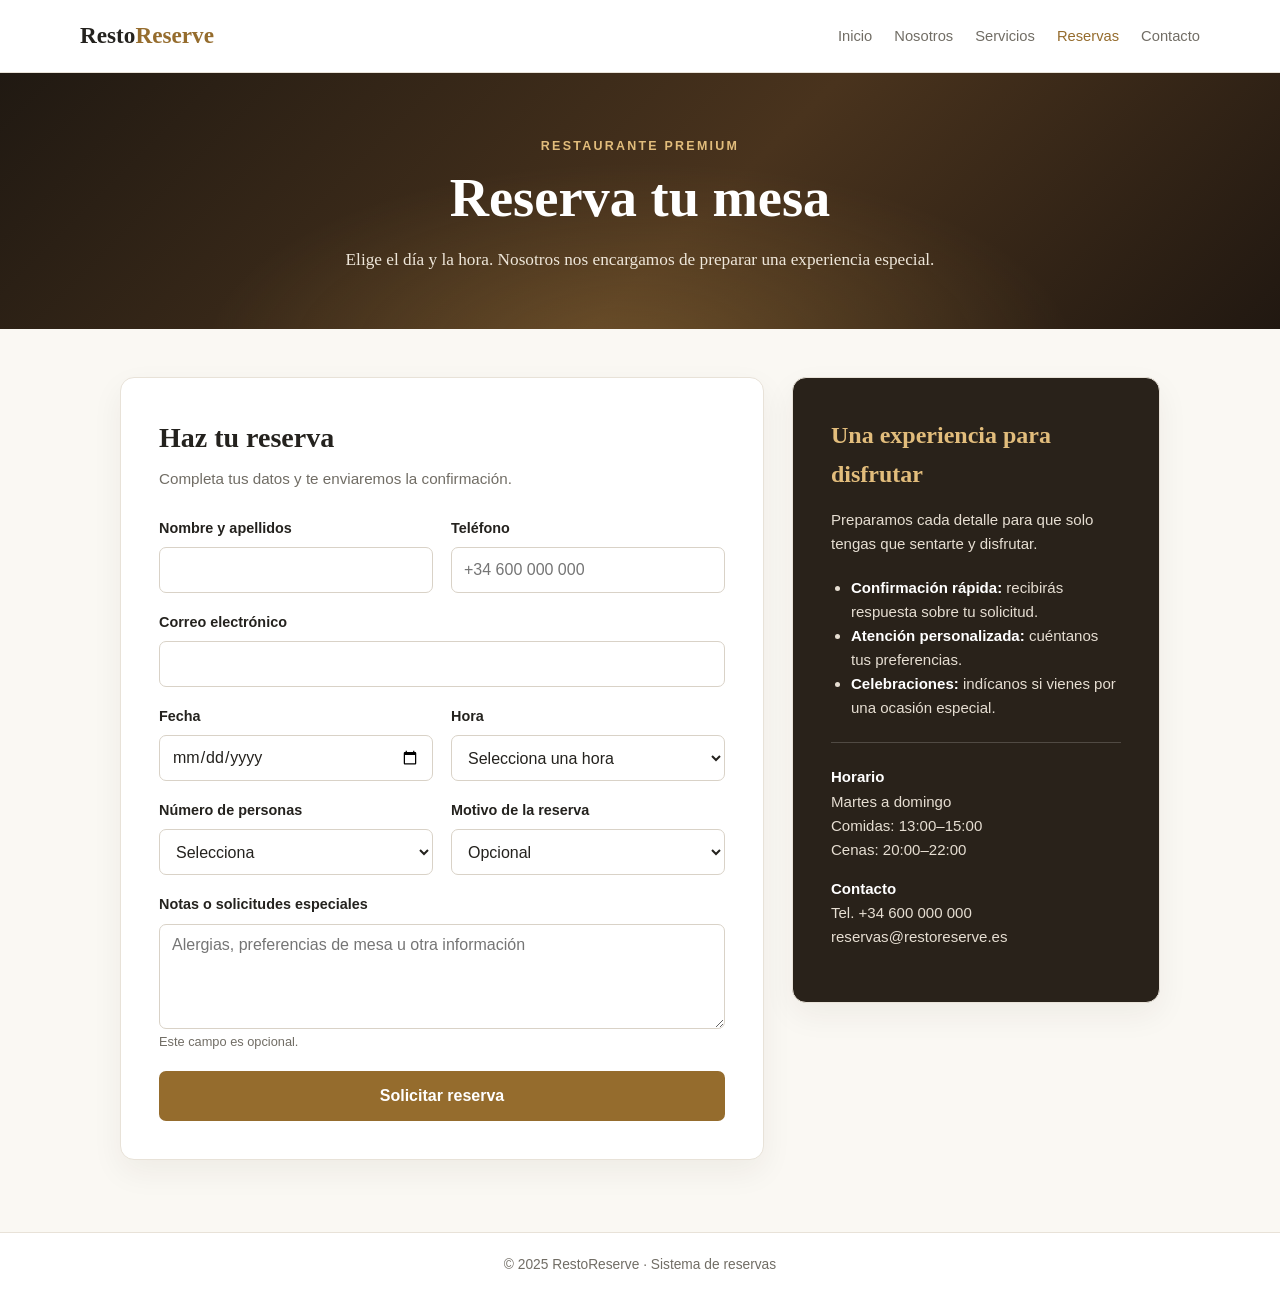
==== formulario.html @ b16b7c46 "Update formulario.html" ====
<!DOCTYPE html>
<html lang="es">
<head>
  <meta charset="UTF-8">
  <meta name="viewport" content="width=device-width, initial-scale=1.0">
  <title>Reservas | RestoReserve</title>
  <style>
    :root {
      --ink: #24221e;
      --muted: #716d65;
      --gold: #bf9147;
      --gold-dark: #956c2d;
      --cream: #faf8f3;
      --line: #e8e2d8;
      --white: #fff;
    }

    * { box-sizing: border-box; }

    body {
      margin: 0;
      color: var(--ink);
      background: var(--cream);
      font-family: Georgia, "Times New Roman", serif;
      line-height: 1.6;
    }

    a { color: inherit; }

    .site-header {
      background: var(--white);
      border-bottom: 1px solid var(--line);
    }

    .nav {
      width: min(1120px, calc(100% - 40px));
      min-height: 72px;
      margin: auto;
      display: flex;
      align-items: center;
      justify-content: space-between;
      gap: 24px;
    }

    .brand {
      color: var(--ink);
      font-size: 1.45rem;
      font-weight: bold;
      text-decoration: none;
      white-space: nowrap;
    }

    .brand span { color: var(--gold-dark); }

    .nav-links {
      display: flex;
      flex-wrap: wrap;
      gap: 22px;
      padding: 0;
      margin: 0;
      list-style: none;
    }

    .nav-links a {
      color: var(--muted);
      font-family: Arial, sans-serif;
      font-size: .92rem;
      text-decoration: none;
    }

    .nav-links a:hover,
    .nav-links a[aria-current="page"] {
      color: var(--gold-dark);
    }

    .hero {
      padding: 64px 20px 56px;
      color: var(--white);
      text-align: center;
      background:
        radial-gradient(ellipse at 50% 110%, rgba(191, 145, 71, .3), transparent 48%),
        linear-gradient(135deg, #201912, #49331d 55%, #211811);
    }

    .eyebrow {
      margin: 0 0 10px;
      color: #e2bd7c;
      font-family: Arial, sans-serif;
      font-size: .78rem;
      font-weight: bold;
      letter-spacing: .18em;
      text-transform: uppercase;
    }

    .hero h1 {
      margin: 0;
      font-size: clamp(2rem, 5vw, 3.4rem);
      line-height: 1.15;
    }

    .hero p:last-child {
      max-width: 650px;
      margin: 16px auto 0;
      color: #eee6d9;
      font-size: 1.08rem;
    }

    main {
      width: min(1040px, calc(100% - 40px));
      margin: 48px auto 72px;
    }

    .booking-layout {
      display: grid;
      grid-template-columns: minmax(0, 1.4fr) minmax(260px, .8fr);
      gap: 28px;
      align-items: start;
    }

    .card {
      padding: clamp(22px, 4vw, 38px);
      background: var(--white);
      border: 1px solid var(--line);
      border-radius: 14px;
      box-shadow: 0 12px 32px rgba(47, 37, 23, .06);
    }

    .card h2 {
      margin: 0 0 6px;
      font-size: 1.75rem;
    }

    .intro {
      margin: 0 0 26px;
      color: var(--muted);
      font-family: Arial, sans-serif;
      font-size: .95rem;
    }

    .form-grid {
      display: grid;
      grid-template-columns: repeat(2, minmax(0, 1fr));
      gap: 18px;
    }

    .field {
      display: flex;
      flex-direction: column;
      gap: 7px;
    }

    .field.full { grid-column: 1 / -1; }

    label {
      font-family: Arial, sans-serif;
      font-size: .9rem;
      font-weight: 700;
    }

    input, select, textarea {
      width: 100%;
      min-height: 46px;
      padding: 11px 12px;
      color: var(--ink);
      background: #fff;
      border: 1px solid #d9d2c7;
      border-radius: 7px;
      font: 1rem Arial, sans-serif;
    }

    textarea {
      min-height: 105px;
      resize: vertical;
    }

    input:focus, select:focus, textarea:focus {
      outline: 3px solid rgba(191, 145, 71, .2);
      border-color: var(--gold);
    }

    .hint {
      margin: -2px 0 0;
      color: var(--muted);
      font: .8rem Arial, sans-serif;
    }

    .submit-button {
      width: 100%;
      min-height: 50px;
      margin-top: 22px;
      padding: 12px 20px;
      color: #fff;
      background: var(--gold-dark);
      border: 0;
      border-radius: 7px;
      cursor: pointer;
      font: 700 1rem Arial, sans-serif;
      transition: background .2s, transform .2s;
    }

    .submit-button:hover {
      background: #795421;
      transform: translateY(-1px);
    }

    .notice {
      display: none;
      margin-top: 18px;
      padding: 13px 15px;
      color: #245536;
      background: #edf7ef;
      border: 1px solid #c9e6cf;
      border-radius: 7px;
      font-family: Arial, sans-serif;
    }

    .notice.visible { display: block; }

    .details {
      color: #f9f5ed;
      background: #29221a;
    }

    .details h2 {
      color: #e2bd7c;
      font-size: 1.5rem;
    }

    .details p, .details li {
      color: #e6ded2;
      font-family: Arial, sans-serif;
      font-size: .94rem;
    }

    .details ul {
      padding-left: 20px;
      margin: 20px 0;
    }

    .details strong { color: #fff; }

    .details .rule {
      height: 1px;
      margin: 22px 0;
      background: rgba(255, 255, 255, .18);
    }

    footer {
      padding: 24px 20px;
      color: var(--muted);
      background: #fff;
      border-top: 1px solid var(--line);
      text-align: center;
      font: .86rem Arial, sans-serif;
    }

    @media (max-width: 760px) {
      .nav {
        padding: 16px 0;
        align-items: flex-start;
        flex-direction: column;
      }

      .nav-links { gap: 14px; }
      .booking-layout { grid-template-columns: 1fr; }
      main { margin-top: 30px; }
    }

    @media (max-width: 520px) {
      .form-grid { grid-template-columns: 1fr; }
      .field.full { grid-column: auto; }
      .hero { padding: 48px 20px; }
      .nav-links { gap: 10px 16px; }
    }
  </style>
</head>
<body>
  <header class="site-header">
    <nav class="nav" aria-label="Navegación principal">
      <a class="brand" href="#inicio">Resto<span>Reserve</span></a>
      <ul class="nav-links">
        <li><a href="#inicio">Inicio</a></li>
        <li><a href="#nosotros">Nosotros</a></li>
        <li><a href="#servicios">Servicios</a></li>
        <li><a href="#reservas" aria-current="page">Reservas</a></li>
        <li><a href="#contacto">Contacto</a></li>
      </ul>
    </nav>
  </header>

  <section class="hero" id="inicio">
    <p class="eyebrow">Restaurante premium</p>
    <h1>Reserva tu mesa</h1>
    <p>Elige el día y la hora. Nosotros nos encargamos de preparar una experiencia especial.</p>
  </section>

  <main id="reservas">
    <div class="booking-layout">
      <section class="card" aria-labelledby="form-title">
        <h2 id="form-title">Haz tu reserva</h2>
        <p class="intro">Completa tus datos y te enviaremos la confirmación.</p>

        <form id="reservation-form">
          <div class="form-grid">
            <div class="field">
              <label for="name">Nombre y apellidos</label>
              <input id="name" name="name" type="text" autocomplete="name" required>
            </div>

            <div class="field">
              <label for="phone">Teléfono</label>
              <input id="phone" name="phone" type="tel" autocomplete="tel"
                     placeholder="+34 600 000 000" required>
            </div>

            <div class="field full">
              <label for="email">Correo electrónico</label>
              <input id="email" name="email" type="email" autocomplete="email" required>
            </div>

            <div class="field">
              <label for="date">Fecha</label>
              <input id="date" name="date" type="date" required>
            </div>

            <div class="field">
              <label for="time">Hora</label>
              <select id="time" name="time" required>
                <option value="">Selecciona una hora</option>
                <option>13:00</option>
                <option>13:30</option>
                <option>14:00</option>
                <option>14:30</option>
                <option>20:00</option>
                <option>20:30</option>
                <option>21:00</option>
                <option>21:30</option>
              </select>
            </div>

            <div class="field">
              <label for="guests">Número de personas</label>
              <select id="guests" name="guests" required>
                <option value="">Selecciona</option>
                <option>1 persona</option>
                <option>2 personas</option>
                <option>3 personas</option>
                <option>4 personas</option>
                <option>5 personas</option>
                <option>6 personas</option>
                <option>Más de 6 personas</option>
              </select>
            </div>

            <div class="field">
              <label for="occasion">Motivo de la reserva</label>
              <select id="occasion" name="occasion">
                <option value="">Opcional</option>
                <option>Comida o cena</option>
                <option>Cumpleaños</option>
                <option>Aniversario</option>
                <option>Celebración especial</option>
              </select>
            </div>

            <div class="field full">
              <label for="notes">Notas o solicitudes especiales</label>
              <textarea id="notes" name="notes"
                        placeholder="Alergias, preferencias de mesa u otra información"></textarea>
              <p class="hint">Este campo es opcional.</p>
            </div>
          </div>

          <button class="submit-button" type="submit">Solicitar reserva</button>
          <div class="notice" id="form-notice" role="status" aria-live="polite"></div>
        </form>
      </section>

      <aside class="card details" id="nosotros">
        <h2>Una experiencia para disfrutar</h2>
        <p>Preparamos cada detalle para que solo tengas que sentarte y disfrutar.</p>
        <ul>
          <li><strong>Confirmación rápida:</strong> recibirás respuesta sobre tu solicitud.</li>
          <li><strong>Atención personalizada:</strong> cuéntanos tus preferencias.</li>
          <li><strong>Celebraciones:</strong> indícanos si vienes por una ocasión especial.</li>
        </ul>
        <div class="rule"></div>
        <p><strong>Horario</strong><br>
          Martes a domingo<br>
          Comidas: 13:00–15:00<br>
          Cenas: 20:00–22:00
        </p>
        <p id="contacto"><strong>Contacto</strong><br>
          Tel. +34 600 000 000<br>
          reservas@restoreserve.es
        </p>
      </aside>
    </div>
  </main>

  <footer id="servicios">
    © 2025 RestoReserve · Sistema de reservas
  </footer>

  <script>
    const dateInput = document.getElementById("date");
    const today = new Date();
    const localToday = new Date(today.getTime() - today.getTimezoneOffset() * 60000)
      .toISOString()
      .split("T")[0];

    dateInput.min = localToday;

    document.getElementById("reservation-form").addEventListener("submit", function (event) {
      event.preventDefault();

      if (!this.reportValidity()) return;

      const formData = new FormData(this);
      const notice = document.getElementById("form-notice");
      const name = formData.get("name");
      const date = formData.get("date");
      const time = formData.get("time");

      notice.textContent =
        `Gracias, ${name}. Tu solicitud para el ${date} a las ${time} ha sido registrada.`;
      notice.classList.add("visible");
      this.reset();
      dateInput.min = localToday;
    });
  </script>
</body>
</html>
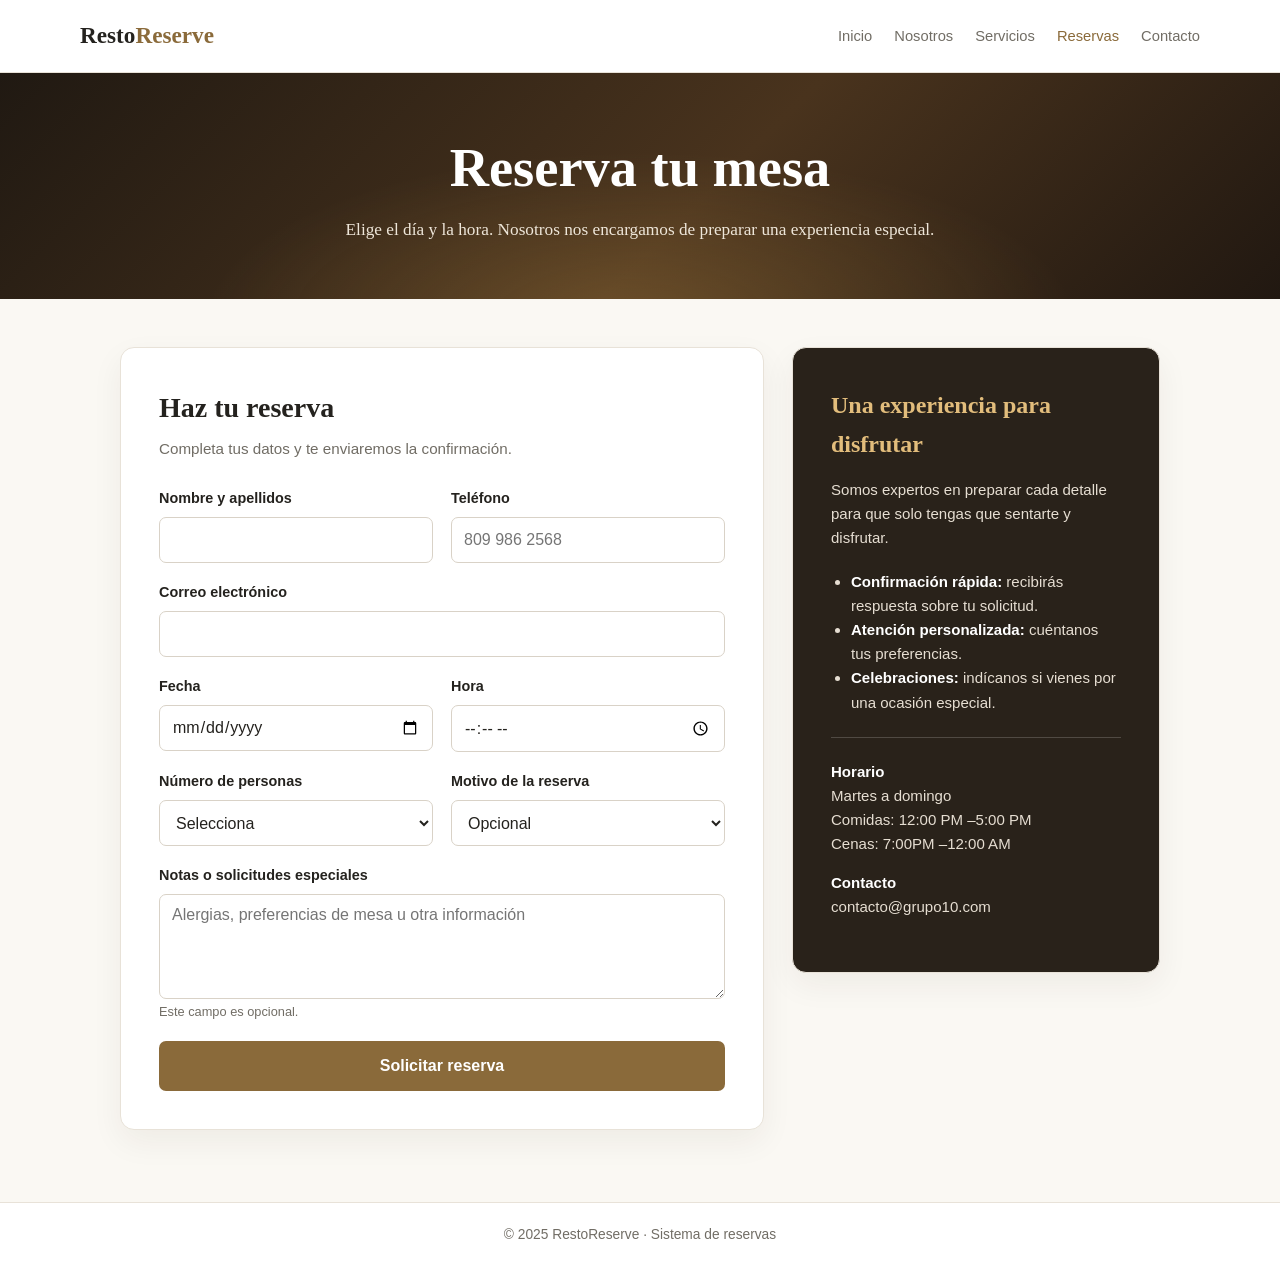
==== commit f8609532: "Update formulario.html" ====
--- a/formulario.html
+++ b/formulario.html
@@ -9,7 +9,7 @@
       --ink: #24221e;
       --muted: #716d65;
       --gold: #bf9147;
-      --gold-dark: #956c2d;
+      --gold-dark: #8a6a3a;
       --cream: #faf8f3;
       --line: #e8e2d8;
       --white: #fff;
@@ -199,7 +199,7 @@
     }
 
     .submit-button:hover {
-      background: #795421;
+      background: #fab24c;
       transform: translateY(-1px);
     }
 
@@ -289,7 +289,6 @@
   </header>
 
   <section class="hero" id="inicio">
-    <p class="eyebrow">Restaurante premium</p>
     <h1>Reserva tu mesa</h1>
     <p>Elige el día y la hora. Nosotros nos encargamos de preparar una experiencia especial.</p>
   </section>
@@ -310,7 +309,7 @@
             <div class="field">
               <label for="phone">Teléfono</label>
               <input id="phone" name="phone" type="tel" autocomplete="tel"
-                     placeholder="+34 600 000 000" required>
+                     placeholder="809 986 2568" required>
             </div>
 
             <div class="field full">
@@ -323,20 +322,14 @@
               <input id="date" name="date" type="date" required>
             </div>
 
-            <div class="field">
-              <label for="time">Hora</label>
-              <select id="time" name="time" required>
-                <option value="">Selecciona una hora</option>
-                <option>13:00</option>
-                <option>13:30</option>
-                <option>14:00</option>
-                <option>14:30</option>
-                <option>20:00</option>
-                <option>20:30</option>
-                <option>21:00</option>
-                <option>21:30</option>
-              </select>
-            </div>
+      <div class="field">
+  <label for="time">Hora</label>
+  <div class="time-input">
+    <input type="time" id="time" name="time" required>
+
+    </select>
+  </div>
+</div>
 
             <div class="field">
               <label for="guests">Número de personas</label>
@@ -378,7 +371,7 @@
 
       <aside class="card details" id="nosotros">
         <h2>Una experiencia para disfrutar</h2>
-        <p>Preparamos cada detalle para que solo tengas que sentarte y disfrutar.</p>
+        <p>Somos expertos en preparar cada detalle para que solo tengas que sentarte y disfrutar.</p>
         <ul>
           <li><strong>Confirmación rápida:</strong> recibirás respuesta sobre tu solicitud.</li>
           <li><strong>Atención personalizada:</strong> cuéntanos tus preferencias.</li>
@@ -387,12 +380,11 @@
         <div class="rule"></div>
         <p><strong>Horario</strong><br>
           Martes a domingo<br>
-          Comidas: 13:00–15:00<br>
-          Cenas: 20:00–22:00
+          Comidas: 12:00 PM –5:00 PM<br>
+          Cenas: 7:00PM –12:00 AM
         </p>
         <p id="contacto"><strong>Contacto</strong><br>
-          Tel. +34 600 000 000<br>
-          reservas@restoreserve.es
+          contacto@grupo10.com<br>
         </p>
       </aside>
     </div>
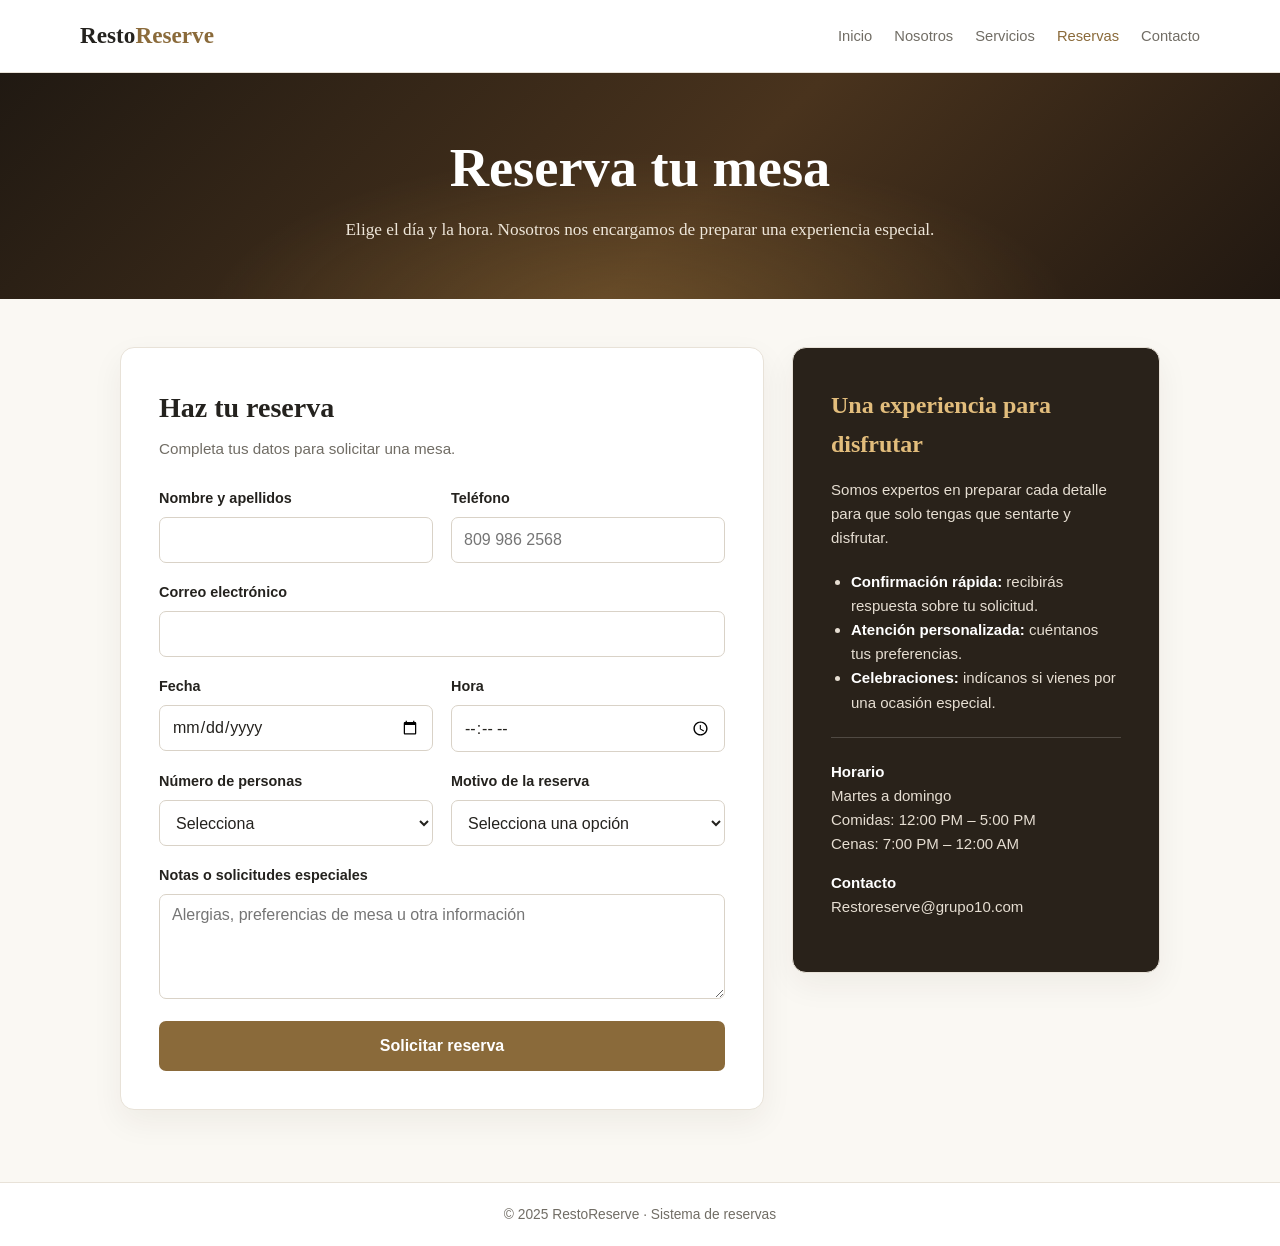
==== commit ef7f936e: "Update formulario.html" ====
--- a/formulario.html
+++ b/formulario.html
@@ -280,9 +280,9 @@
       <a class="brand" href="#inicio">Resto<span>Reserve</span></a>
       <ul class="nav-links">
         <li><a href="#inicio">Inicio</a></li>
-        <li><a href="#nosotros">Nosotros</a></li>
-        <li><a href="#servicios">Servicios</a></li>
-        <li><a href="#reservas" aria-current="page">Reservas</a></li>
+        <li><a href="Nosotros.html">Nosotros</a></li>
+        <li><a href="servicios.html">Servicios</a></li>
+        <li><a href="reservas.html" aria-current="page">Reservas</a></li>
         <li><a href="#contacto">Contacto</a></li>
       </ul>
     </nav>
@@ -293,133 +293,85 @@
     <p>Elige el día y la hora. Nosotros nos encargamos de preparar una experiencia especial.</p>
   </section>
 
-  <main id="reservas">
-    <div class="booking-layout">
-      <section class="card" aria-labelledby="form-title">
-        <h2 id="form-title">Haz tu reserva</h2>
-        <p class="intro">Completa tus datos y te enviaremos la confirmación.</p>
-
-        <form id="reservation-form">
-          <div class="form-grid">
-            <div class="field">
-              <label for="name">Nombre y apellidos</label>
-              <input id="name" name="name" type="text" autocomplete="name" required>
-            </div>
-
-            <div class="field">
-              <label for="phone">Teléfono</label>
-              <input id="phone" name="phone" type="tel" autocomplete="tel"
-                     placeholder="809 986 2568" required>
-            </div>
-
-            <div class="field full">
-              <label for="email">Correo electrónico</label>
-              <input id="email" name="email" type="email" autocomplete="email" required>
-            </div>
-
-            <div class="field">
-              <label for="date">Fecha</label>
-              <input id="date" name="date" type="date" required>
-            </div>
-
-      <div class="field">
+  
+<main id="reservas">
+ <div class="booking-layout">
+<section class="card" aria-labelledby="form-title">
+<h2 id="form-title">Haz tu reserva</h2>
+ <p class="intro"> Completa tus datos para solicitar una mesa. </p>
+
+ <form action="#" method="post">
+
+ <div class="form-grid">
+
+<div class="field">
+ <label for="name">Nombre y apellidos</label>
+ <input id="name" name="name" type="text" required>
+ </div>
+
+<div class="field">
+<label for="phone">Teléfono</label>
+ <input id="phone" name="phone" type="tel"
+ placeholder="809 986 2568">
+ </div>
+
+<div class="field full">
+<label for="email">Correo electrónico</label>
+ <input id="email" name="email" type="email" required >
+  </div>
+ <div class="field">
+ <label for="date">Fecha</label>
+ <input id="date" name="date" type="date">
+</div>
+
+<div class="field">
   <label for="time">Hora</label>
-  <div class="time-input">
-    <input type="time" id="time" name="time" required>
-
-    </select>
-  </div>
-</div>
-
-            <div class="field">
-              <label for="guests">Número de personas</label>
-              <select id="guests" name="guests" required>
-                <option value="">Selecciona</option>
-                <option>1 persona</option>
-                <option>2 personas</option>
-                <option>3 personas</option>
-                <option>4 personas</option>
-                <option>5 personas</option>
-                <option>6 personas</option>
-                <option>Más de 6 personas</option>
-              </select>
-            </div>
-
-            <div class="field">
-              <label for="occasion">Motivo de la reserva</label>
-              <select id="occasion" name="occasion">
-                <option value="">Opcional</option>
-                <option>Comida o cena</option>
-                <option>Cumpleaños</option>
-                <option>Aniversario</option>
-                <option>Celebración especial</option>
-              </select>
-            </div>
-
-            <div class="field full">
-              <label for="notes">Notas o solicitudes especiales</label>
-              <textarea id="notes" name="notes"
-                        placeholder="Alergias, preferencias de mesa u otra información"></textarea>
-              <p class="hint">Este campo es opcional.</p>
-            </div>
-          </div>
-
-          <button class="submit-button" type="submit">Solicitar reserva</button>
-          <div class="notice" id="form-notice" role="status" aria-live="polite"></div>
-        </form>
-      </section>
-
-      <aside class="card details" id="nosotros">
-        <h2>Una experiencia para disfrutar</h2>
-        <p>Somos expertos en preparar cada detalle para que solo tengas que sentarte y disfrutar.</p>
-        <ul>
-          <li><strong>Confirmación rápida:</strong> recibirás respuesta sobre tu solicitud.</li>
-          <li><strong>Atención personalizada:</strong> cuéntanos tus preferencias.</li>
-          <li><strong>Celebraciones:</strong> indícanos si vienes por una ocasión especial.</li>
-        </ul>
-        <div class="rule"></div>
-        <p><strong>Horario</strong><br>
-          Martes a domingo<br>
-          Comidas: 12:00 PM –5:00 PM<br>
-          Cenas: 7:00PM –12:00 AM
-        </p>
-        <p id="contacto"><strong>Contacto</strong><br>
-          contacto@grupo10.com<br>
-        </p>
-      </aside>
-    </div>
-  </main>
-
-  <footer id="servicios">
-    © 2025 RestoReserve · Sistema de reservas
-  </footer>
-
-  <script>
-    const dateInput = document.getElementById("date");
-    const today = new Date();
-    const localToday = new Date(today.getTime() - today.getTimezoneOffset() * 60000)
-      .toISOString()
-      .split("T")[0];
-
-    dateInput.min = localToday;
-
-    document.getElementById("reservation-form").addEventListener("submit", function (event) {
-      event.preventDefault();
-
-      if (!this.reportValidity()) return;
-
-      const formData = new FormData(this);
-      const notice = document.getElementById("form-notice");
-      const name = formData.get("name");
-      const date = formData.get("date");
-      const time = formData.get("time");
-
-      notice.textContent =
-        `Gracias, ${name}. Tu solicitud para el ${date} a las ${time} ha sido registrada.`;
-      notice.classList.add("visible");
-      this.reset();
-      dateInput.min = localToday;
-    });
-  </script>
-</body>
-</html>+ <input type="time" id="time" name="time">
+ </div>
+
+<div class="field">
+<label for="guests">Número de personas</label>
+<select id="guests" name="guests">
+<option value="">Selecciona</option>
+<option>1 persona</option>
+<option>2 personas</option>
+<option>3 personas</option>
+<option>4 personas</option>
+<option>5 personas</option>
+<option>6 personas</option>
+<option>Más de 6 personas</option>
+</select>
+</div>
+<div class="field">
+<label for="occasion">Motivo de la reserva</label>
+<select id="occasion" name="occasion">
+<option value="">Selecciona una opción</option>
+<option>Comida o cena</option>
+<option>Cumpleaños</option>
+<option>Aniversario</option>
+<option>Celebración especial</option>
+</select>
+</div>
+<div class="field full">
+<label for="notes">Notas o solicitudes especiales</label>
+<textarea id="notes" name="notes" rows="4" placeholder="Alergias, preferencias de mesa u otra información"></textarea>
+</div>
+</div>
+<button class="submit-button" type="submit">Solicitar reserva</button>
+</form>
+</section>
+<aside class="card details" id="nosotros">
+<h2>Una experiencia para disfrutar</h2>
+<p>Somos expertos en preparar cada detalle para que solo tengas que sentarte y disfrutar.</p>
+<ul>
+<li><strong>Confirmación rápida:</strong> recibirás respuesta sobre tu solicitud.</li>
+<li><strong>Atención personalizada:</strong> cuéntanos tus preferencias.</li>
+<li><strong>Celebraciones:</strong> indícanos si vienes por una ocasión especial.</li>
+</ul>
+<div class="rule"></div>
+<p><strong>Horario</strong><br>Martes a domingo<br>Comidas: 12:00 PM – 5:00 PM<br>Cenas: 7:00 PM – 12:00 AM</p>
+<p id="contacto"><strong>Contacto</strong><br>Restoreserve@grupo10.com</p>
+</aside>
+</div>
+</main>
+<footer id="servicios">© 2025 RestoReserve · Sistema de reservas</footer>
